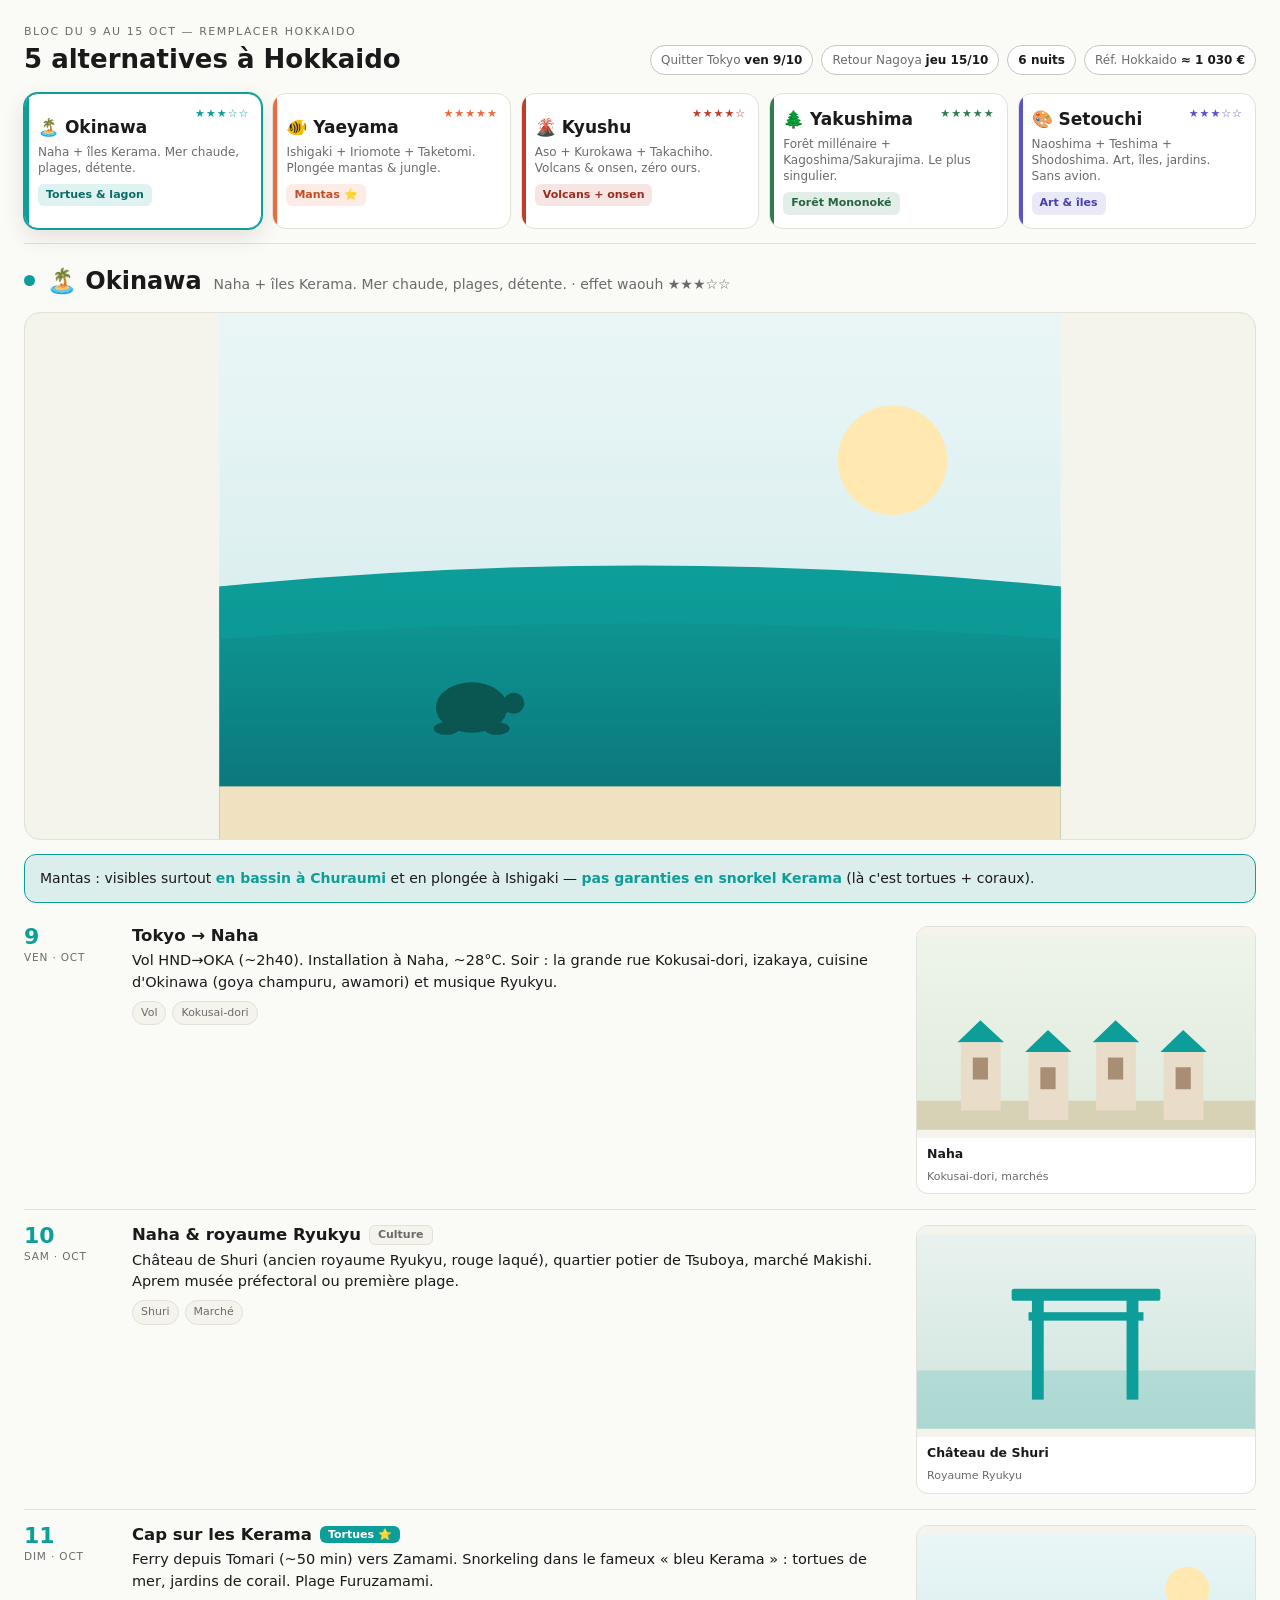
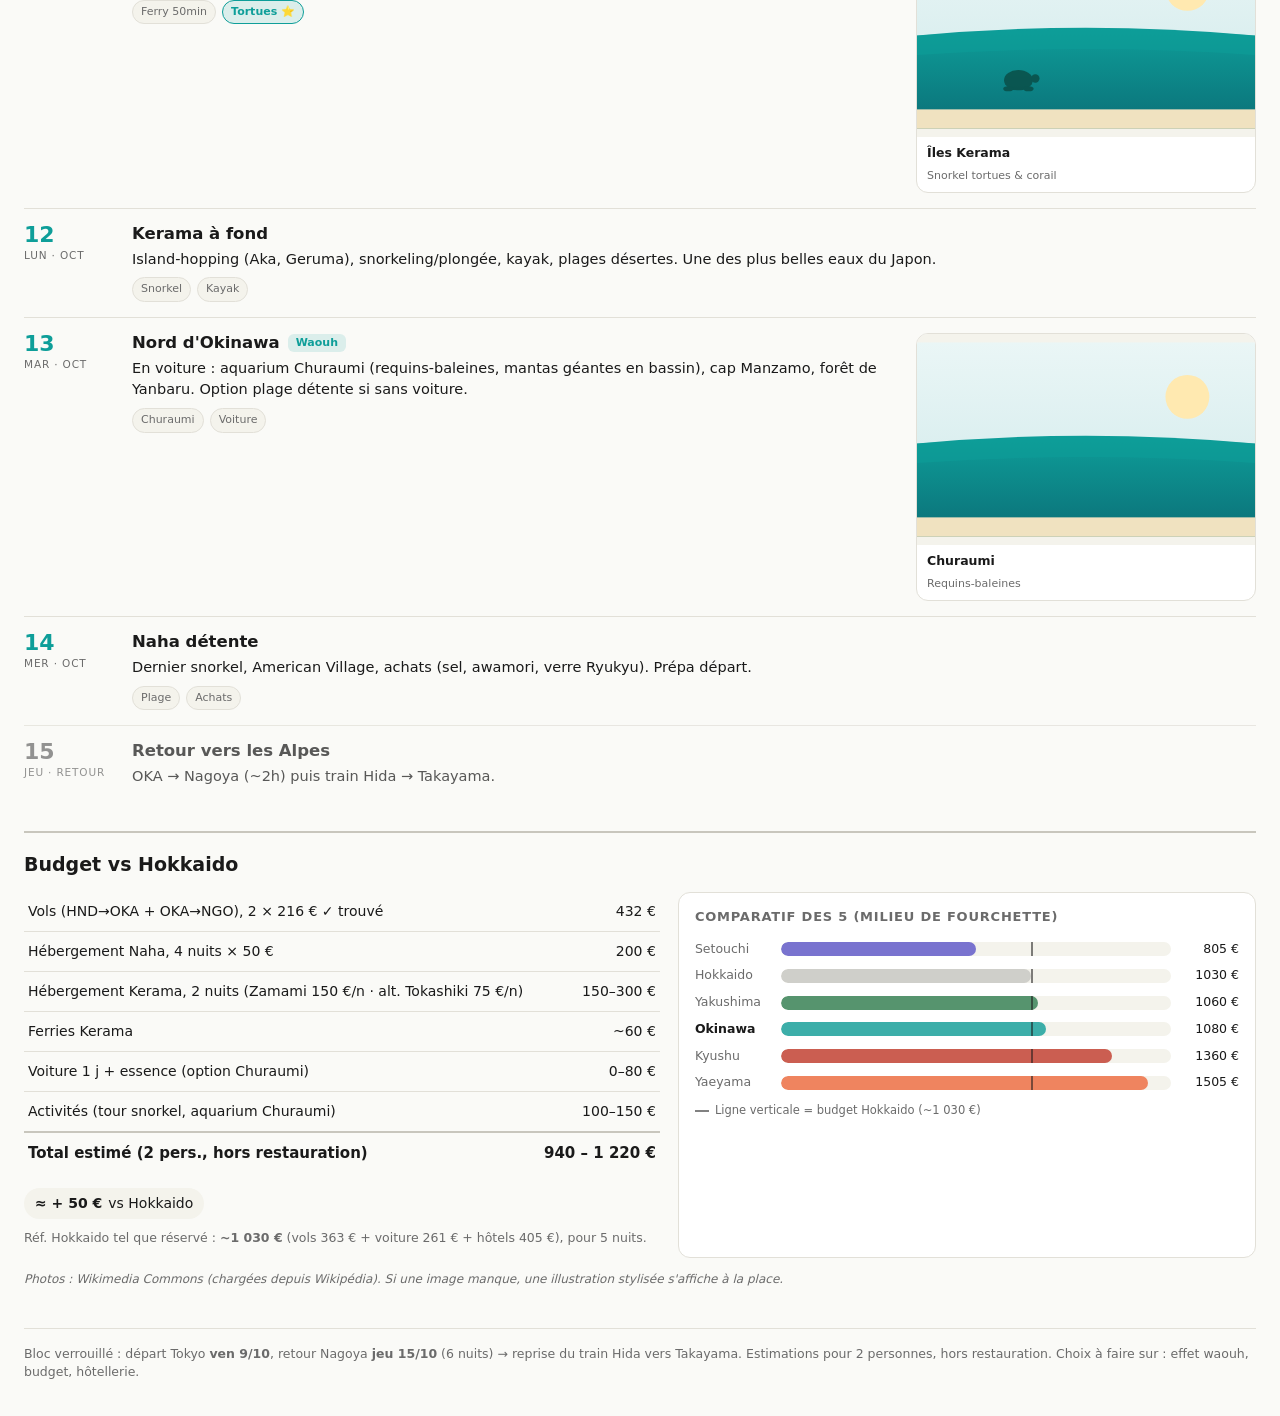
==== j26-c1gkdo6byi/index.html @ 5a806a7e "Publish alternatives page" ====
<!doctype html>
<html lang="fr">
  <head>
    <meta charset="UTF-8" />
    <meta name="viewport" content="width=device-width, initial-scale=1.0" />
    <meta name="robots" content="noindex, nofollow" />
    <title>Japon 2026 — 5 alternatives à Hokkaido</title>
    <script type="module" crossorigin src="./assets/alternatives-DJwJEyMJ.js"></script>
    <link rel="stylesheet" crossorigin href="./assets/alternatives-DXhJ3cMg.css">
  </head>
  <body>
    <div id="root"></div>
  </body>
</html>
---- j26-c1gkdo6byi/assets/alternatives-DXhJ3cMg.css ----
:root{--bg:#fafaf7;--surface:#fff;--surface-elev:#f4f3ec;--border:#e2e0d8;--border-strong:#c8c6bd;--text:#1a1a1a;--text-muted:#6b6b6b;--accent:#b91c1c;--accent-bg:#b91c1c14;--status-not-booked:#e11d48;--status-in-progress:#f59e0b;--status-booked:#3b82f6;--status-confirmed:#10b981;--status-to-confirm:#6b7280;--status-no-booking:#9ca3af;--prio-critical:#dc2626;--prio-high:#ea580c;--prio-medium:#ca8a04;--prio-low:#16a34a;--sans:system-ui, -apple-system, "Segoe UI", Roboto, sans-serif;--mono:ui-monospace, "SF Mono", Consolas, monospace;font:15px/1.5 var(--sans);color:var(--text);background:var(--bg);-webkit-font-smoothing:antialiased;-moz-osx-font-smoothing:grayscale}*{box-sizing:border-box}body{min-height:100vh;margin:0}a{color:var(--accent);text-decoration:none}a:hover{text-decoration:underline}button{font:inherit;cursor:pointer}h1,h2,h3,h4{color:var(--text);margin:0 0 12px;font-weight:600;line-height:1.25}h1{font-size:28px}h2{font-size:22px}h3{font-size:18px}h4{font-size:15px}p{margin:0 0 10px}ul{margin:0 0 12px;padding-left:20px}.app{flex-direction:column;min-height:100vh;display:flex}.topnav{background:var(--surface);border-bottom:1px solid var(--border);z-index:100;align-items:center;gap:24px;padding:12px 24px;display:flex;position:sticky;top:0}.topnav-brand{color:var(--text);letter-spacing:-.02em;font-size:18px;font-weight:700}.topnav-brand:hover{text-decoration:none}.topnav-links{flex:1;gap:4px;display:flex}.topnav-link{color:var(--text-muted);border-radius:6px;padding:8px 14px;font-size:14px;font-weight:500}.topnav-link:hover{background:var(--surface-elev);color:var(--text);text-decoration:none}.topnav-link.active{background:var(--accent-bg);color:var(--accent)}.main{flex:1;width:100%;max-width:1400px;margin:0 auto;padding:24px}.main.no-padding{max-width:none;padding:0}.card{background:var(--surface);border:1px solid var(--border);border-radius:8px;margin-bottom:12px;padding:16px}.card-header{justify-content:space-between;align-items:flex-start;gap:12px;margin-bottom:12px;display:flex}.card-title{margin:0;font-size:16px;font-weight:600}.card-subtitle{color:var(--text-muted);font-size:13px}.badge{color:#fff;white-space:nowrap;border-radius:4px;padding:2px 8px;font-size:12px;font-weight:600;display:inline-block}.badge-outline{background:0 0;border:1px solid}.days-grid{gap:8px;display:grid}.day-row-container{background:var(--surface);border:1px solid var(--border);border-radius:8px;overflow:hidden}.day-row{background:var(--surface);color:var(--text);grid-template-columns:50px 110px 1fr auto;align-items:center;gap:14px;padding:12px 16px;transition:background .1s;display:grid}a.day-row{border:1px solid var(--border);border-radius:8px}a.day-row:hover{background:var(--surface-elev);text-decoration:none}.day-row-btn{text-align:left;width:100%;font:inherit;cursor:pointer;border:none}.day-row-btn:hover{background:var(--surface-elev)}.day-row-btn.open{background:var(--surface-elev);border-bottom:1px solid var(--border)}.day-row-chevron{color:var(--text-muted);font-size:11px;transition:transform .15s}.day-row-btn.open .day-row-chevron{color:var(--accent)}.day-row-detail{background:var(--bg);border-top:1px solid var(--border);padding:18px 20px 20px}.day-row-detail .card{background:var(--surface)}.day-row-detail h4.section-title{margin-top:18px;margin-bottom:6px;font-size:11px}.day-row-detail h4.section-title:first-child{margin-top:0}.day-row-num{color:var(--text-muted);letter-spacing:.04em;font-size:13px;font-weight:700}.day-row-date{font-size:13px;font-weight:500}.day-row-step{font-size:14px}.day-row-step-title{font-weight:600}.day-row-step-sub{color:var(--text-muted);margin-top:2px;font-size:12px}.day-row.holiday{border-left:3px solid var(--prio-critical)}.day-detail-nav{justify-content:space-between;margin-bottom:16px;font-size:13px;display:flex}.day-detail-header{background:var(--surface);border:1px solid var(--border);border-radius:8px;margin-bottom:16px;padding:20px 24px}.day-detail-meta{color:var(--text-muted);flex-wrap:wrap;align-items:center;gap:12px;font-size:13px;display:flex}.section-title{text-transform:uppercase;letter-spacing:.08em;color:var(--text-muted);margin:24px 0 8px;font-size:13px;font-weight:600}.section-title:first-child{margin-top:0}.kv{grid-template-columns:140px 1fr;gap:4px 16px;margin-bottom:12px;font-size:14px;display:grid}.kv-key{color:var(--text-muted);font-weight:500}.kv-value{color:var(--text)}.map-layout{height:100%;min-height:calc(100vh - 60px);display:flex}.map-pane{flex:1;min-width:0;position:relative}.map-container{width:100%;height:100%}.map-aside{background:var(--surface);border-left:1px solid var(--border);flex-shrink:0;width:380px;padding:18px 14px;overflow-y:auto}.map-aside-title{text-transform:uppercase;letter-spacing:.08em;color:var(--text-muted);margin:0 6px 12px;font-size:11px;font-weight:600}.stay-card{text-align:left;background:var(--surface);border:1px solid var(--border);cursor:pointer;width:100%;font:inherit;color:var(--text);border-radius:10px;margin-bottom:8px;padding:12px 14px;transition:all .15s;display:block}.stay-card:hover{border-color:var(--border-strong);transform:translate(2px)}.stay-card.selected{border-color:var(--accent);background:var(--accent-bg);box-shadow:0 2px 8px #b91c1c1f}.stay-card-header{justify-content:space-between;align-items:baseline;gap:10px;margin-bottom:4px;display:flex}.stay-card-dates{letter-spacing:.02em;color:var(--text-muted);text-transform:uppercase;font-size:12px;font-weight:600}.stay-card-nights{color:var(--text-muted);background:var(--surface-elev);white-space:nowrap;border-radius:10px;padding:2px 7px;font-size:11px}.stay-card-city{color:var(--text);margin:2px 0;font-size:16px;font-weight:600}.stay-card-area{color:var(--text-muted);margin-bottom:8px;font-size:12px}.stay-card-footer{flex-wrap:wrap;align-items:center;gap:6px;display:flex}.map-legend{-webkit-backdrop-filter:blur(6px);backdrop-filter:blur(6px);border:1px solid var(--border);z-index:500;background:#fffffff2;border-radius:10px;padding:10px 14px;font-size:12px;position:absolute;bottom:16px;left:16px;box-shadow:0 4px 12px #00000014}.map-legend-row{align-items:center;gap:8px;margin:4px 0;display:flex}.map-legend-dot{border:2px solid #fff;border-radius:50%;width:12px;height:12px}.map-warnings{-webkit-backdrop-filter:blur(6px);backdrop-filter:blur(6px);border:1px solid var(--prio-medium);border-left:3px solid var(--prio-medium);z-index:500;background:#fffffff2;border-radius:10px;max-width:320px;padding:10px 14px;font-size:12px;position:absolute;top:16px;right:16px;box-shadow:0 4px 12px #00000014}.map-warnings h3{text-transform:uppercase;letter-spacing:.05em;color:var(--prio-medium);margin-bottom:6px;font-size:11px}.trip-pin .pin-inner{color:#fff;line-height:1.05;font-family:var(--sans);border:2px solid #fff;border-radius:12px;flex-direction:column;align-items:center;padding:4px 9px 5px;transition:transform .15s;display:inline-flex;box-shadow:0 3px 8px #00000059}.trip-pin.is-selected .pin-inner{z-index:1000;transform:scale(1.2);box-shadow:0 5px 16px #00000080,0 0 0 4px #fff9}.trip-pin .pin-date{white-space:nowrap;font-size:13px;font-weight:700}.trip-pin .pin-month{opacity:.9;text-transform:uppercase;letter-spacing:.03em;white-space:nowrap;font-size:9px}.filter-bar{background:var(--surface);border:1px solid var(--border);border-radius:8px;flex-wrap:wrap;align-items:center;gap:18px;margin:14px 0 16px;padding:12px 14px;display:flex}.filter-group{align-items:center;gap:8px;display:flex}.filter-label{text-transform:uppercase;letter-spacing:.06em;color:var(--text-muted);font-size:11px;font-weight:600}.pill-group{border:1px solid var(--border);background:var(--bg);border-radius:999px;display:inline-flex;overflow:hidden}.pill{appearance:none;font:inherit;color:var(--text-muted);cursor:pointer;background:0 0;border:none;padding:6px 12px;font-size:13px;transition:background .1s,color .1s}.pill:hover{color:var(--text)}.pill.is-active{background:var(--accent);color:#fff}.booking-row{background:var(--surface);border:1px solid var(--border);border-radius:8px;grid-template-columns:90px 110px 1fr auto;align-items:center;gap:12px;margin-bottom:6px;padding:12px 16px;font-size:14px;display:grid}.booking-row.critical{border-left:3px solid var(--prio-critical)}.booking-row.high{border-left:3px solid var(--prio-high)}.booking-row.medium{border-left:3px solid var(--prio-medium)}.booking-row.low{border-left:3px solid var(--prio-low)}.stats-grid{grid-template-columns:repeat(auto-fit,minmax(180px,1fr));gap:12px;margin-bottom:24px;display:grid}.stat{background:var(--surface);border:1px solid var(--border);border-radius:8px;padding:16px}.stat-label{text-transform:uppercase;letter-spacing:.06em;color:var(--text-muted);font-size:12px;font-weight:600}.stat-value{margin-top:4px;font-size:28px;font-weight:700}.stat-sub{color:var(--text-muted);margin-top:2px;font-size:12px}.doc-list{flex-wrap:wrap;gap:8px;margin-top:8px;display:flex}.doc-item{background:var(--surface-elev);border:1px solid var(--border);color:var(--text);border-radius:6px;align-items:center;gap:6px;padding:6px 10px;font-size:13px;display:inline-flex}.doc-item:hover{background:var(--bg);border-color:var(--border-strong);text-decoration:none}.doc-empty{color:var(--text-muted);font-size:13px;font-style:italic}.muted{color:var(--text-muted)}.mono{font-family:var(--mono);font-size:13px}.notes-box{background:var(--surface-elev);border-left:3px solid var(--border-strong);border-radius:4px;margin:8px 0;padding:10px 14px;font-size:14px}.warning-box{border-left:3px solid var(--prio-critical);color:var(--prio-critical);background:#dc262614;border-radius:4px;margin:12px 0;padding:12px 16px;font-size:14px}.booking-help{background:#fef9e7;border:1px solid #fde68a;border-radius:8px;margin-top:14px;padding:14px 16px}.booking-help-header{color:#92400e;margin-bottom:10px;font-size:13px;font-weight:600}.booking-help-section{margin-top:10px}.booking-help-section:first-of-type{margin-top:0}.booking-help-title{text-transform:uppercase;letter-spacing:.06em;color:#92400e;margin-bottom:6px;font-size:11px;font-weight:600}.booking-help-list{margin:0;padding:0;list-style:none}.booking-help-list>li{border-bottom:1px solid #fde68a;padding:6px 0;font-size:14px}.booking-help-list>li:last-child{border-bottom:none}.booking-help-desc{color:#6b6b6b;margin-top:2px;font-size:12px;line-height:1.4}.booking-help-hint{color:#92400e;margin-top:2px;font-size:12px;font-style:italic}.budget-categories{gap:8px;margin-bottom:24px;display:grid}.budget-category{background:var(--surface);border:1px solid var(--border);border-radius:8px;padding:14px 16px}.budget-category-head{justify-content:space-between;align-items:flex-start;gap:12px;margin-bottom:8px;display:flex}.budget-category-name{font-size:15px;font-weight:600}.budget-category-note{color:var(--text-muted);margin-top:2px;font-size:12px}.budget-category-amount{white-space:nowrap;font-size:14px}.budget-bar{background:var(--surface-elev);border-radius:999px;height:6px;overflow:hidden}.budget-bar-fill{background:var(--accent);height:100%;transition:width .3s}.budget-table{border-collapse:collapse;background:var(--surface);border:1px solid var(--border);border-radius:8px;width:100%;font-size:14px;overflow:hidden}.budget-table th{background:var(--surface-elev);text-align:left;text-transform:uppercase;letter-spacing:.04em;color:var(--text-muted);padding:10px 12px;font-size:12px;font-weight:600}.budget-table td{border-top:1px solid var(--border);padding:10px 12px}.budget-table tbody tr:hover{background:var(--surface-elev)}.out-of-budget-item{background:var(--surface);border:1px solid var(--border);border-left:3px solid var(--text-muted);border-radius:8px;justify-content:space-between;align-items:center;gap:12px;margin-bottom:8px;padding:14px 16px;display:flex}.settle-up{margin-bottom:16px}.settle-up-totals{background:var(--surface);border:1px solid var(--border);border-radius:8px;margin-bottom:14px;padding:16px 20px}.settle-up-row{justify-content:space-between;align-items:center;padding:6px 0;font-size:14px;display:flex}.settle-up-row.settle-up-total{border-top:1px solid var(--border);margin-top:6px;padding-top:10px;font-size:15px}.settle-up-row.settle-up-share{color:var(--text-muted);font-size:13px}.settle-up-result{background:var(--accent-bg);border:1px solid var(--accent-border,var(--accent));border-radius:10px;align-items:center;gap:14px;padding:16px 20px;display:flex}.settle-up-result-icon{font-size:28px}.settle-up-result-text{color:var(--accent);font-size:16px;font-weight:600}.badge-payer-pierre{background:#3b82f6}.badge-payer-kate{background:#ec4899}.badge-payer-shared{background:var(--text-muted)}.leaflet-container{font-family:var(--sans);background:#f0ede4}.timeline-wrap{margin-bottom:8px}.timeline-notes{background:var(--accent-bg);color:var(--accent);border-radius:8px;margin-bottom:14px;padding:8px 12px;font-size:13.5px;font-weight:500}.timeline{margin:0;padding:0;list-style:none;position:relative}.timeline-item{grid-template-columns:48px 26px 1fr;align-items:start;gap:8px;padding-bottom:16px;display:grid;position:relative}.timeline-item:last-child{padding-bottom:0}.timeline-item:before{content:"";background:var(--border);width:2px;position:absolute;top:22px;bottom:-4px;left:60px}.timeline-item:last-child:before{display:none}.timeline-time{font:600 13px/1.6 var(--mono);color:var(--text-muted);text-align:right;white-space:nowrap;padding-top:2px}.timeline-dot{background:var(--surface-elev);border:1px solid var(--border);z-index:1;border-radius:50%;justify-content:center;align-items:center;width:26px;height:26px;font-size:13px;display:flex}.timeline-item.is-highlight .timeline-dot{background:var(--accent-bg);border-color:var(--accent)}.timeline-body{min-width:0;padding-top:2px}.timeline-title{color:var(--text);font-size:14.5px;font-weight:600}.timeline-item.is-highlight .timeline-title{color:var(--accent)}.timeline-star{color:var(--prio-high);margin-left:6px;font-size:12px}.timeline-detail{color:var(--text-muted);margin-top:3px;font-size:13.5px}.timeline-photo{color:var(--text);background:var(--surface-elev);border-left:2px solid var(--prio-medium);border-radius:0 6px 6px 0;margin-top:6px;padding:4px 9px;font-size:12.5px}.sunbar{background:linear-gradient(135deg,#fff7ed 0%,#fef9e7 100%);border:1px solid #fde68a;border-radius:10px;margin-bottom:8px;padding:12px 14px}.sunbar-main{flex-wrap:wrap;gap:8px;display:flex}.sunbar-chip{background:#fff;border:1px solid #fde68a;border-radius:8px;align-items:center;gap:5px;padding:4px 10px;font-size:13.5px;display:inline-flex}.sunbar-chip strong{font-variant-numeric:tabular-nums}.sunbar-az{color:var(--text-muted);font-size:12px}.sunbar-bands{flex-wrap:wrap;gap:8px;margin-top:8px;display:flex}.sunbar-band{border-radius:999px;padding:3px 10px;font-size:12.5px;font-weight:600}.sunbar-golden{color:#92400e;background:#fef3c7;border:1px solid #fcd34d}.sunbar-blue{color:#1e40af;background:#dbeafe;border:1px solid #bfdbfe}.sunbar-foot{color:#6b6b6b;margin-top:9px;font-size:12px;line-height:1.45}.sunbar-place{color:#92400e}.timeline-lock{margin-left:4px;font-size:11px}.timeline-item.is-anchor .timeline-dot{background:#fef3c7;border-color:#f59e0b}.timeline-item.is-anchor .timeline-body{background:linear-gradient(90deg,#f59e0b14,#0000 55%);border-left:3px solid #f59e0b;border-radius:0 6px 6px 0;margin-left:-3px;padding-left:11px}.timeline-anchor-tag{color:#92400e;text-transform:uppercase;letter-spacing:.04em;background:#fef3c7;border:1px solid #fde68a;border-radius:4px;margin:3px 0 2px;padding:1px 7px;font-size:10.5px;font-weight:700;display:inline-block}.timeline-orient{color:#334155;background:#f1f5f9;border-left:2px solid #64748b;border-radius:0 6px 6px 0;margin-top:6px;padding:4px 9px;font-size:12.5px;line-height:1.45}.timeline-booking{color:#92400e;border-left:2px solid var(--prio-medium);background:#fffbeb;border-radius:0 6px 6px 0;margin-top:6px;padding:4px 9px;font-size:12.5px;line-height:1.45}.timeline-links{flex-wrap:wrap;gap:6px;margin-top:7px;display:flex}.chip-link{border:1px solid var(--border);background:var(--surface-elev);color:var(--text);border-radius:999px;align-items:center;gap:4px;padding:3px 9px;font-size:12px;font-weight:600;display:inline-flex}.chip-link:hover{border-color:var(--border-strong);background:var(--bg);text-decoration:none}.chip-photo{color:#92400e;background:#fffbeb;border-color:#fcd34d}.chip-photo:hover{background:#fef3c7;border-color:#f59e0b}.day-cards{grid-template-columns:repeat(auto-fit,minmax(240px,1fr));gap:10px;margin-top:14px;display:grid}.day-card{border:1px solid var(--border);border-radius:10px;padding:12px 14px;font-size:13.5px}.day-card-title{margin-bottom:5px;font-size:13px;font-weight:700}.day-card-body{color:var(--text);line-height:1.45}.day-card-couple{background:#fdf2f8;border-color:#fbcfe8}.day-card-couple .day-card-title{color:#be185d}.day-card-reportage{background:#eef2ff;border-color:#c7d2fe}.day-card-reportage .day-card-title{color:#4338ca}.day-card-planb{background:#f0f9ff;border-color:#bae6fd}.day-card-planb .day-card-title{color:#0369a1}.intensity-badge{background:0 0;border:1px solid;border-radius:999px;align-items:center;gap:5px;padding:2px 9px;font-size:12px;font-weight:600;display:inline-flex}.rhythm-strip{flex-wrap:wrap;gap:3px;margin:8px 0 14px;display:flex}.rhythm-cell{color:#fff;border-radius:6px;justify-content:center;align-items:center;width:34px;height:34px;font-size:11px;font-weight:700;text-decoration:none;display:flex}.rhythm-cell:hover{outline:2px solid var(--text);text-decoration:none}.rhythm-legend{color:var(--text-muted);flex-wrap:wrap;gap:14px;margin-bottom:18px;font-size:12.5px;display:flex}.rhythm-legend span{align-items:center;gap:6px;display:inline-flex}.rhythm-legend i{border-radius:3px;width:12px;height:12px;display:inline-block}
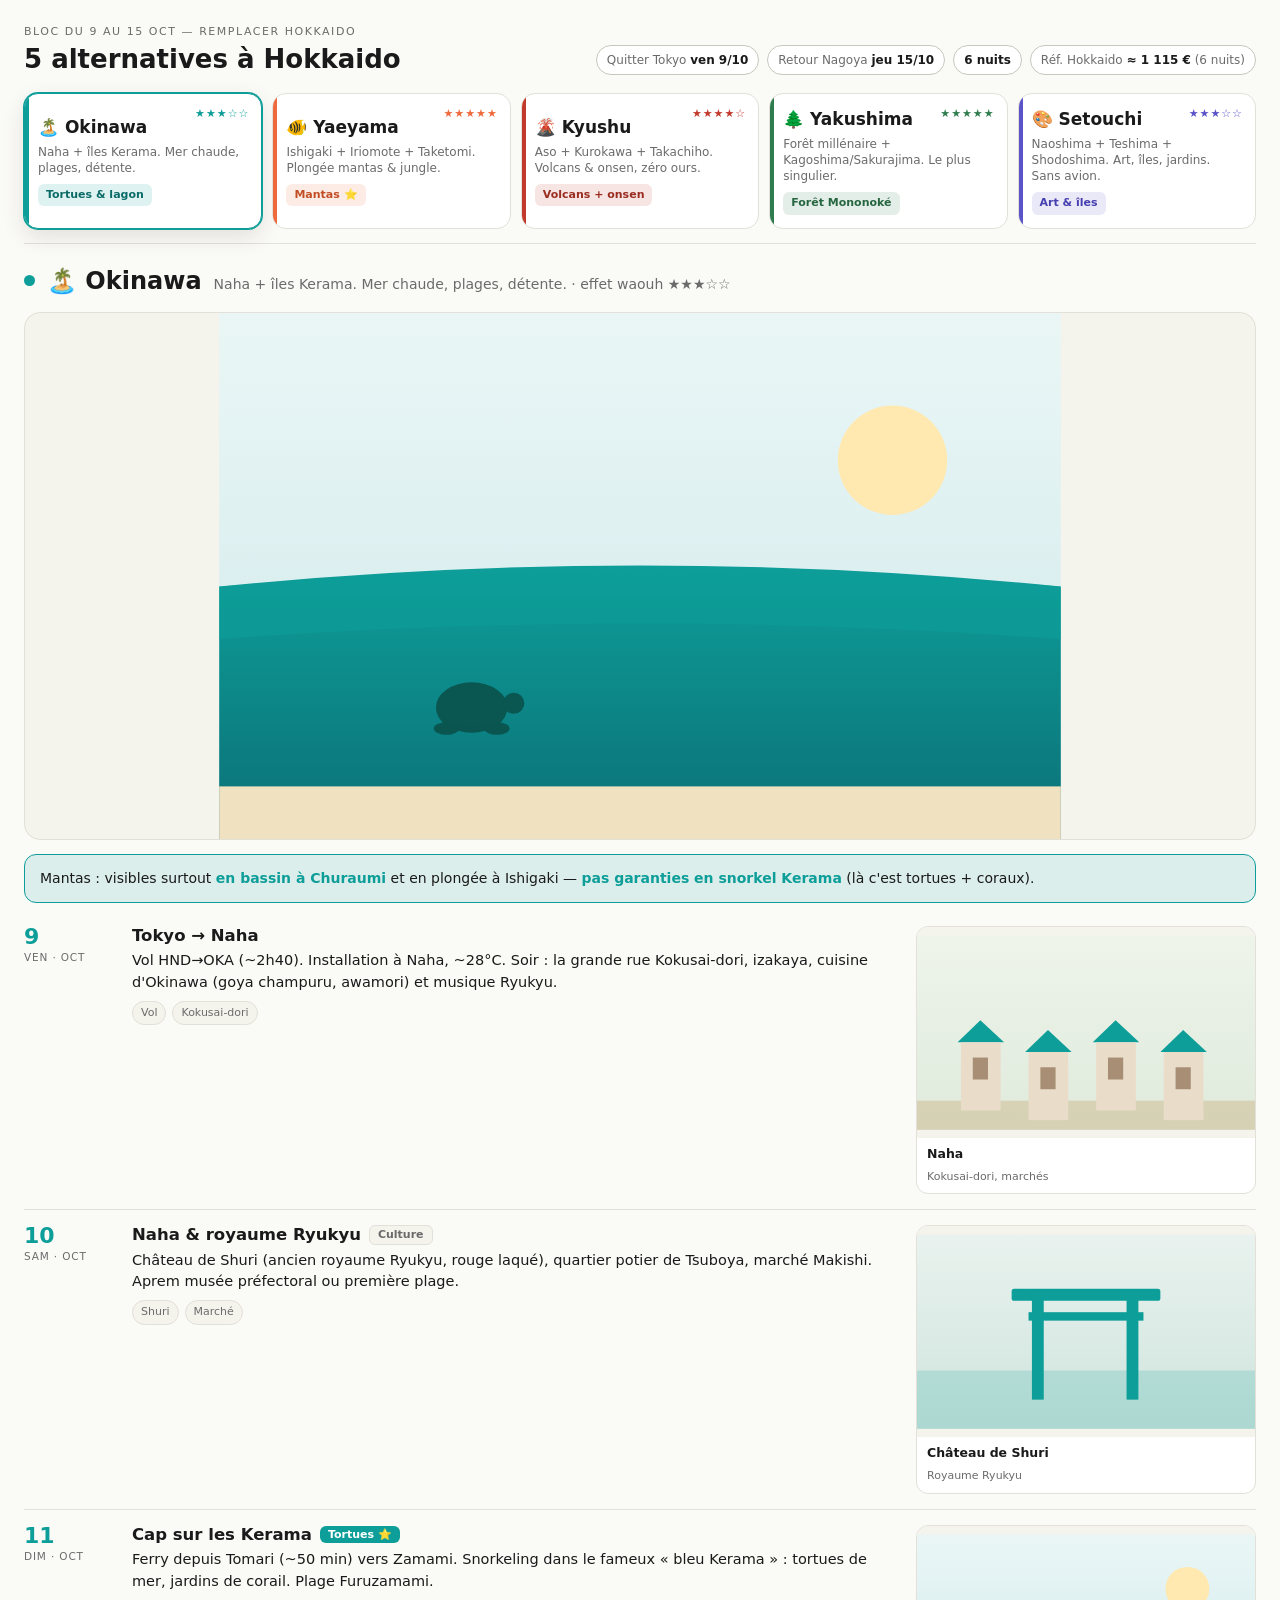
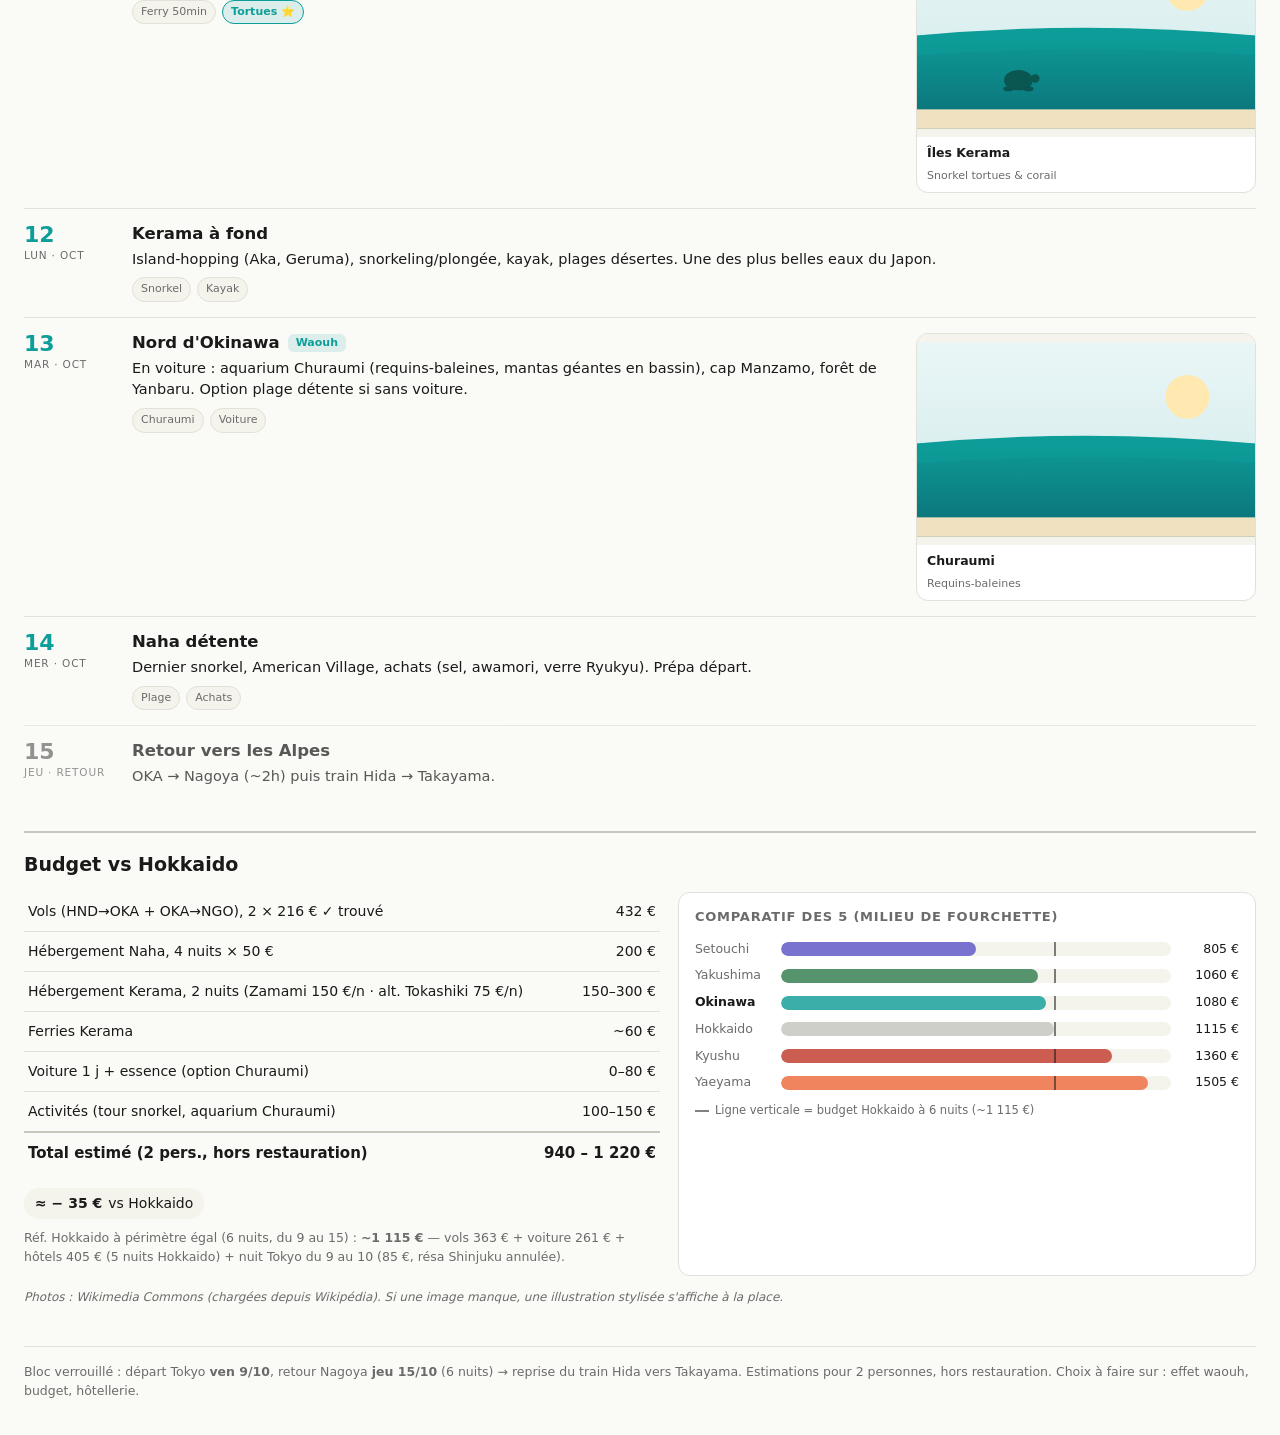
==== commit 7313ea9b: "Ref Hokkaido a 6 nuits (1115 EUR, nuit Tokyo 9-10 incluse)" ====
--- a/j26-c1gkdo6byi/index.html
+++ b/j26-c1gkdo6byi/index.html
@@ -5,7 +5,7 @@
     <meta name="viewport" content="width=device-width, initial-scale=1.0" />
     <meta name="robots" content="noindex, nofollow" />
     <title>Japon 2026 — 5 alternatives à Hokkaido</title>
-    <script type="module" crossorigin src="./assets/alternatives-DJwJEyMJ.js"></script>
+    <script type="module" crossorigin src="./assets/alternatives-_hgJV_QK.js"></script>
     <link rel="stylesheet" crossorigin href="./assets/alternatives-DXhJ3cMg.css">
   </head>
   <body>
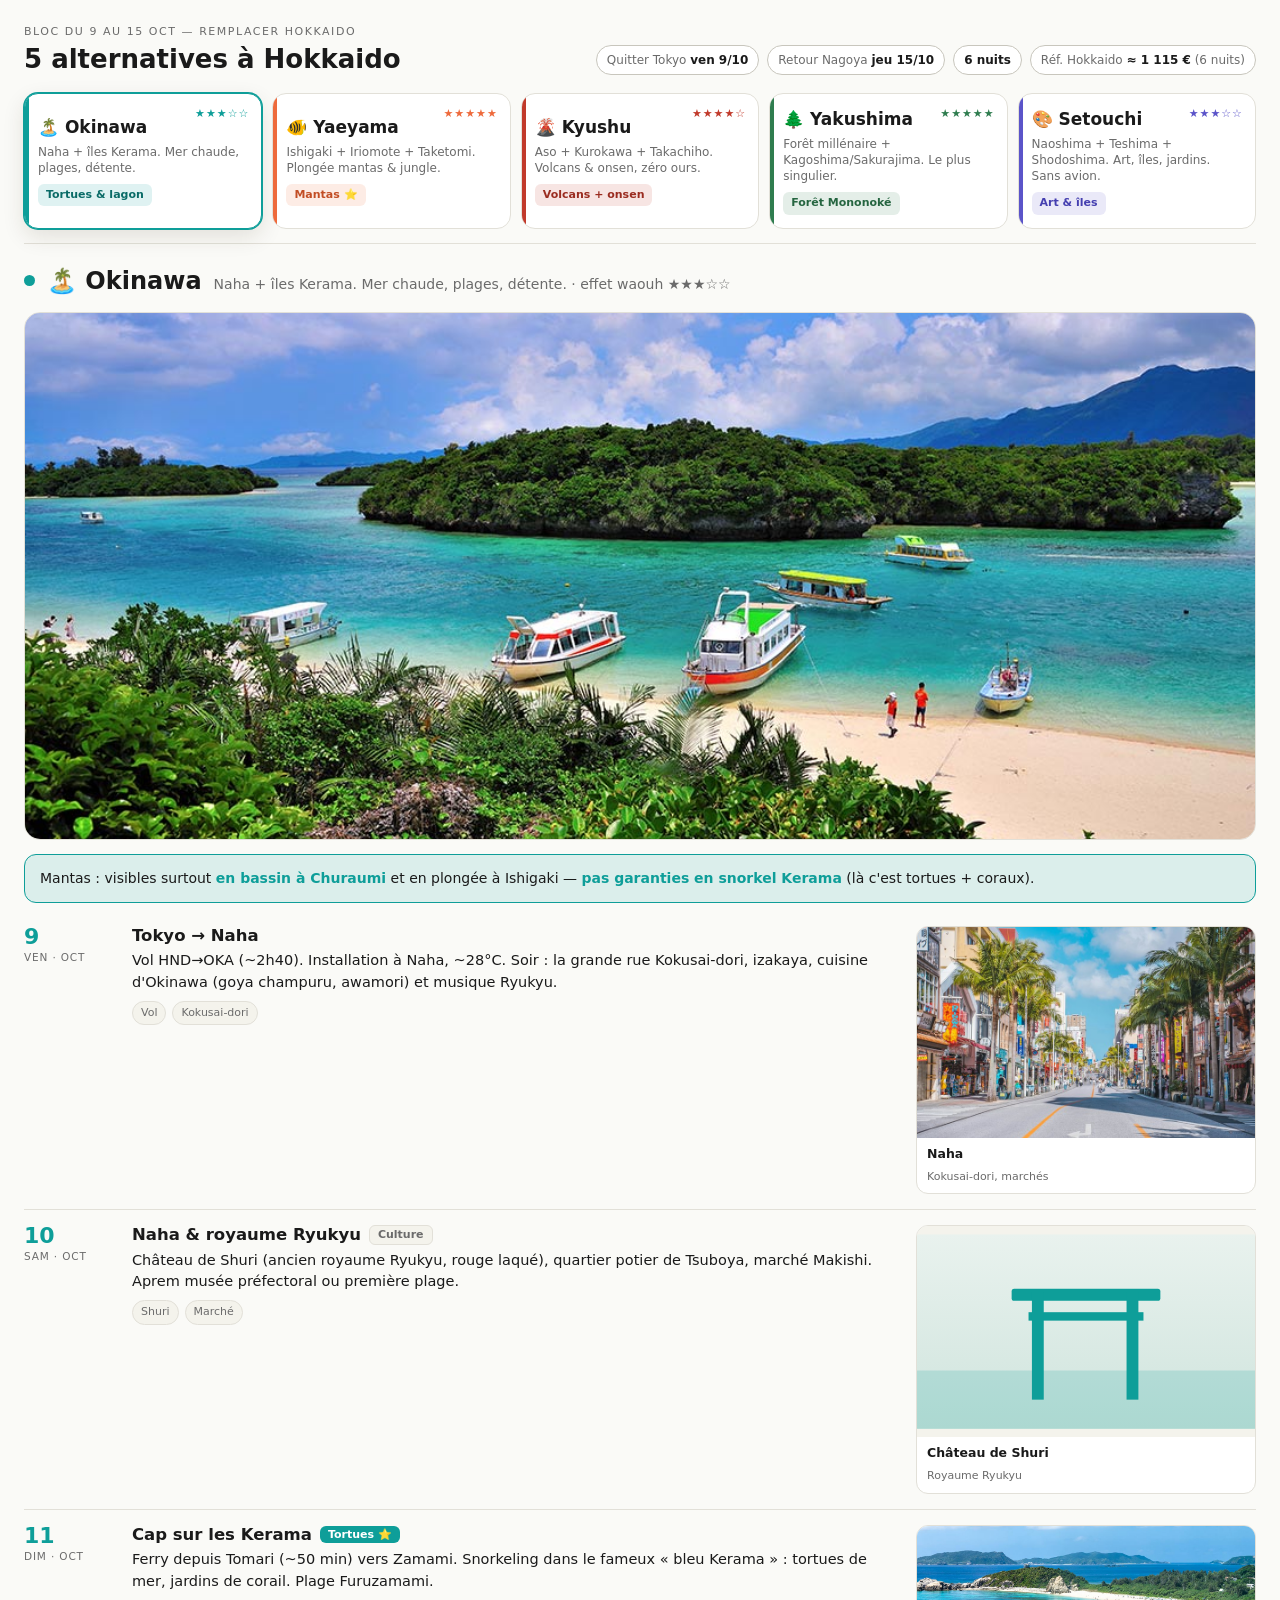
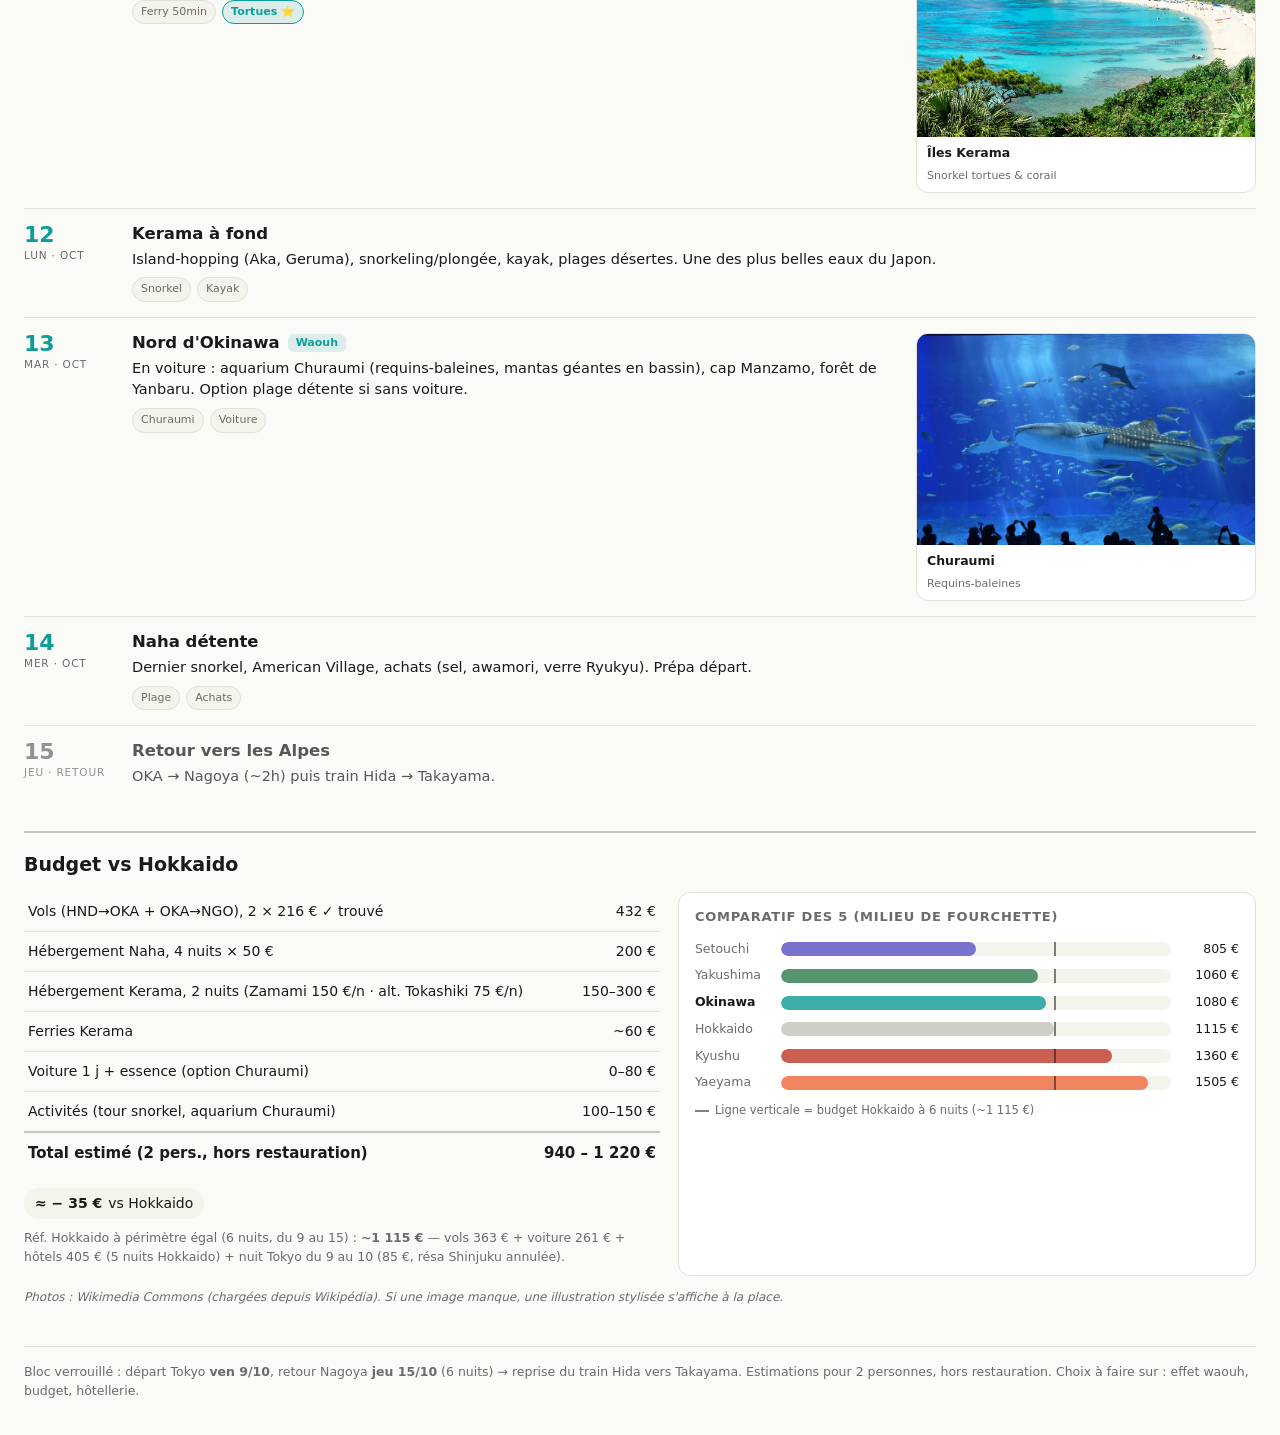
==== commit 05263529: "Chargement eager des images" ====
--- a/j26-c1gkdo6byi/index.html
+++ b/j26-c1gkdo6byi/index.html
@@ -5,7 +5,7 @@
     <meta name="viewport" content="width=device-width, initial-scale=1.0" />
     <meta name="robots" content="noindex, nofollow" />
     <title>Japon 2026 — 5 alternatives à Hokkaido</title>
-    <script type="module" crossorigin src="./assets/alternatives-_hgJV_QK.js"></script>
+    <script type="module" crossorigin src="./assets/alternatives-BLYOCkC_.js"></script>
     <link rel="stylesheet" crossorigin href="./assets/alternatives-DXhJ3cMg.css">
   </head>
   <body>
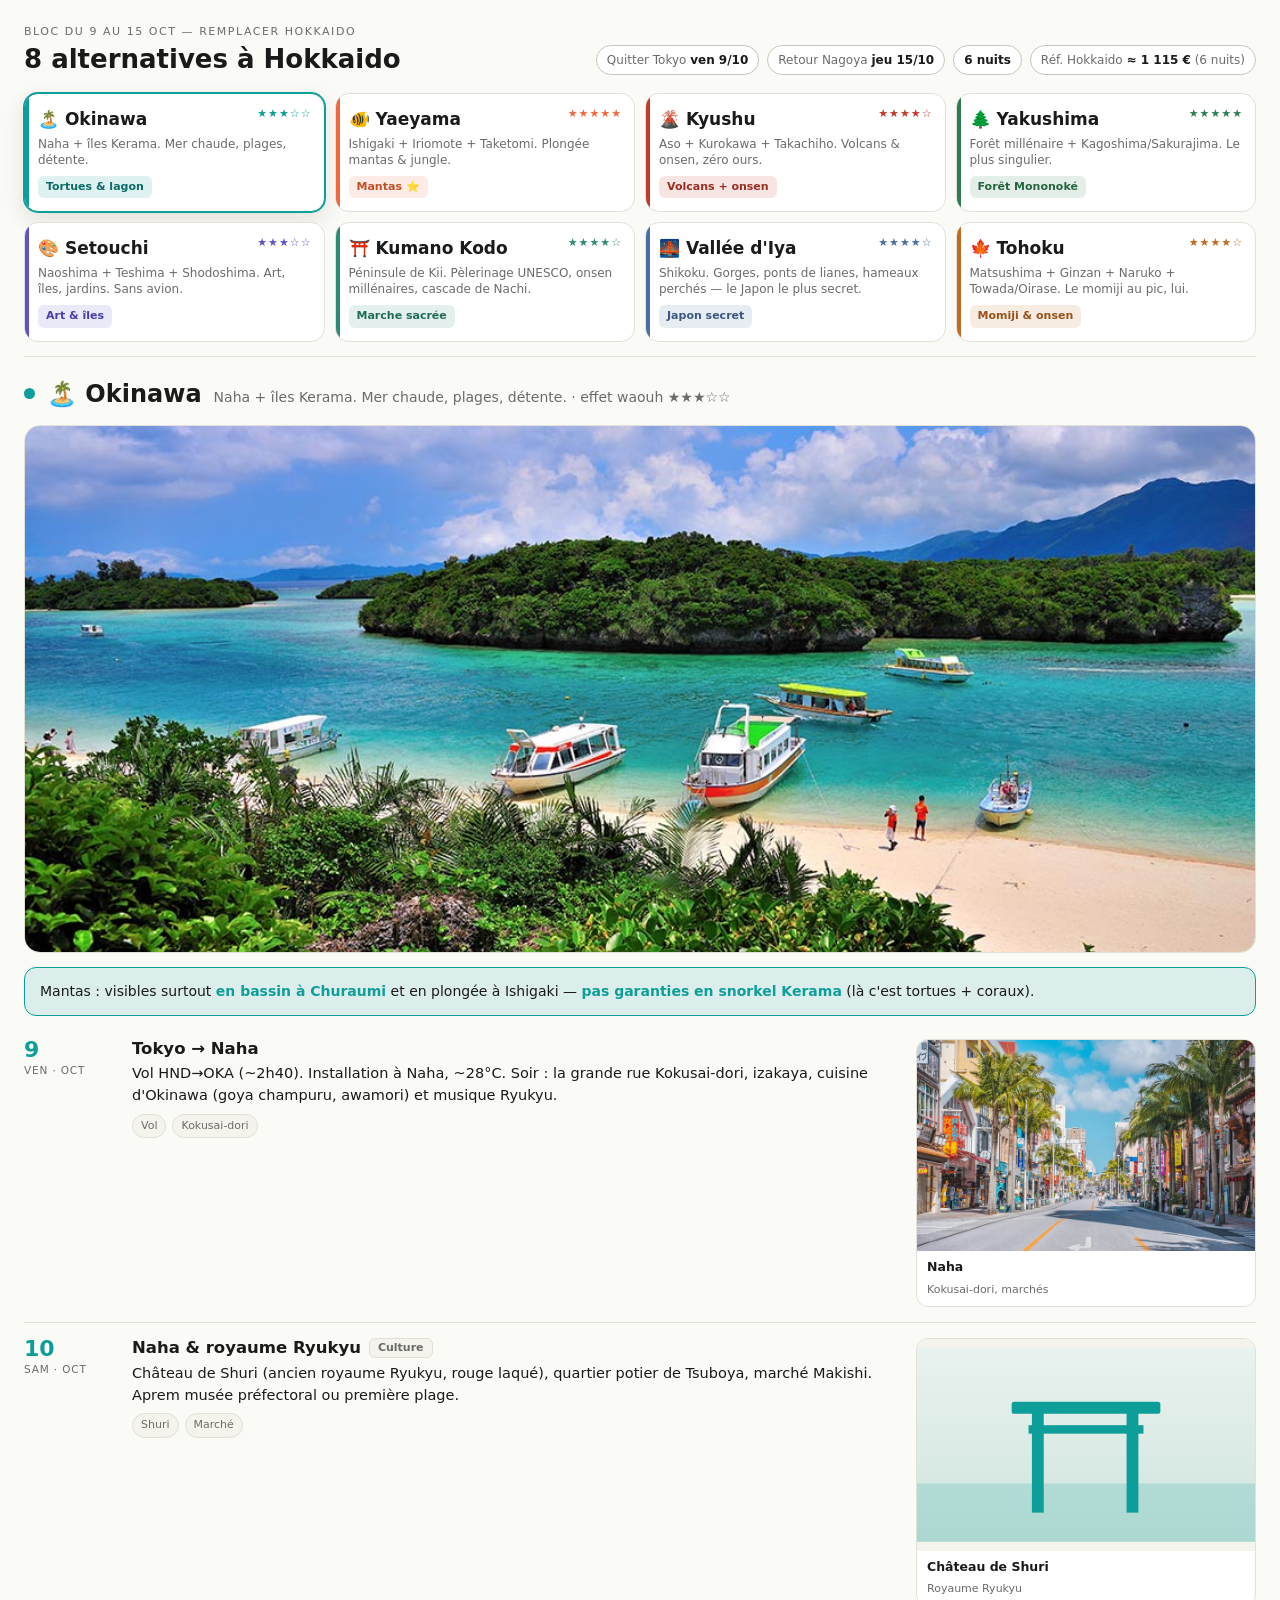
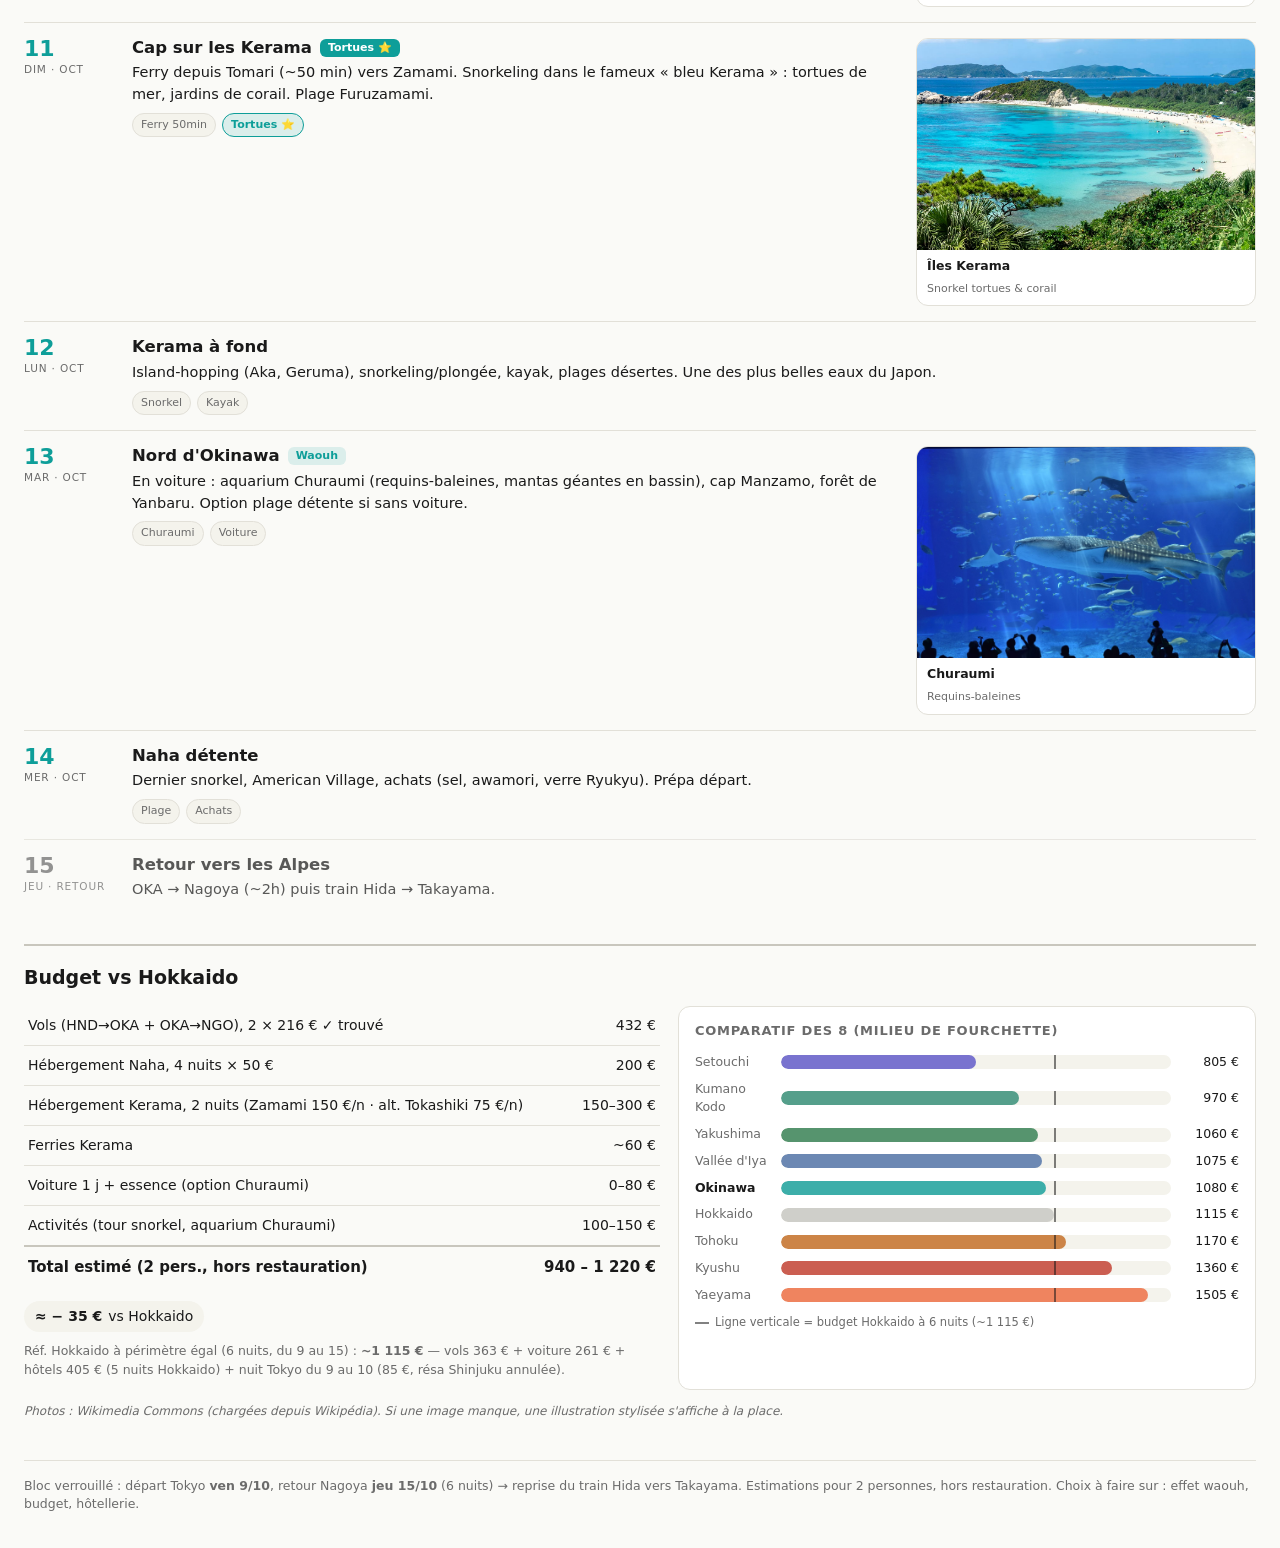
==== commit c15ebf2f: "Ajout Kumano Kodo, vallee d'Iya, Tohoku (8 options)" ====
--- a/j26-c1gkdo6byi/index.html
+++ b/j26-c1gkdo6byi/index.html
@@ -5,7 +5,7 @@
     <meta name="viewport" content="width=device-width, initial-scale=1.0" />
     <meta name="robots" content="noindex, nofollow" />
     <title>Japon 2026 — 5 alternatives à Hokkaido</title>
-    <script type="module" crossorigin src="./assets/alternatives-BLYOCkC_.js"></script>
+    <script type="module" crossorigin src="./assets/alternatives-BYRMNTen.js"></script>
     <link rel="stylesheet" crossorigin href="./assets/alternatives-DXhJ3cMg.css">
   </head>
   <body>
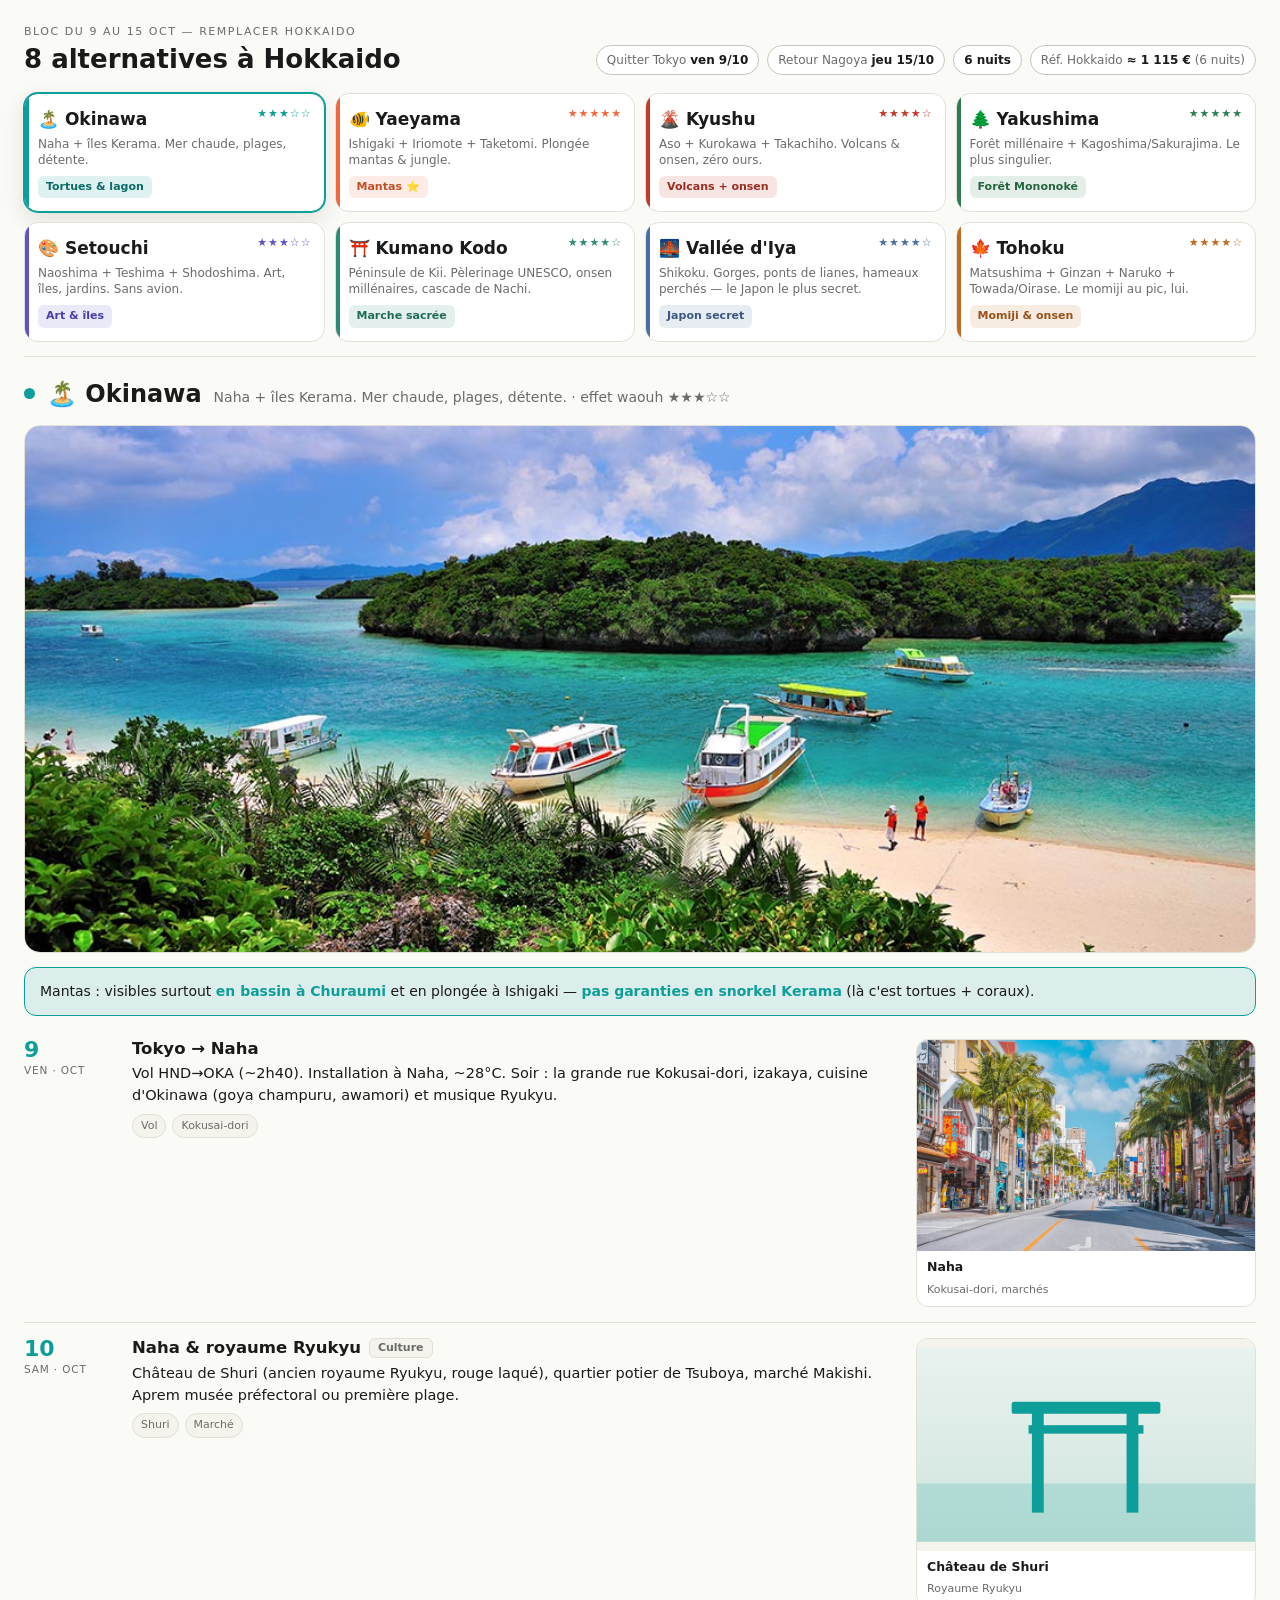
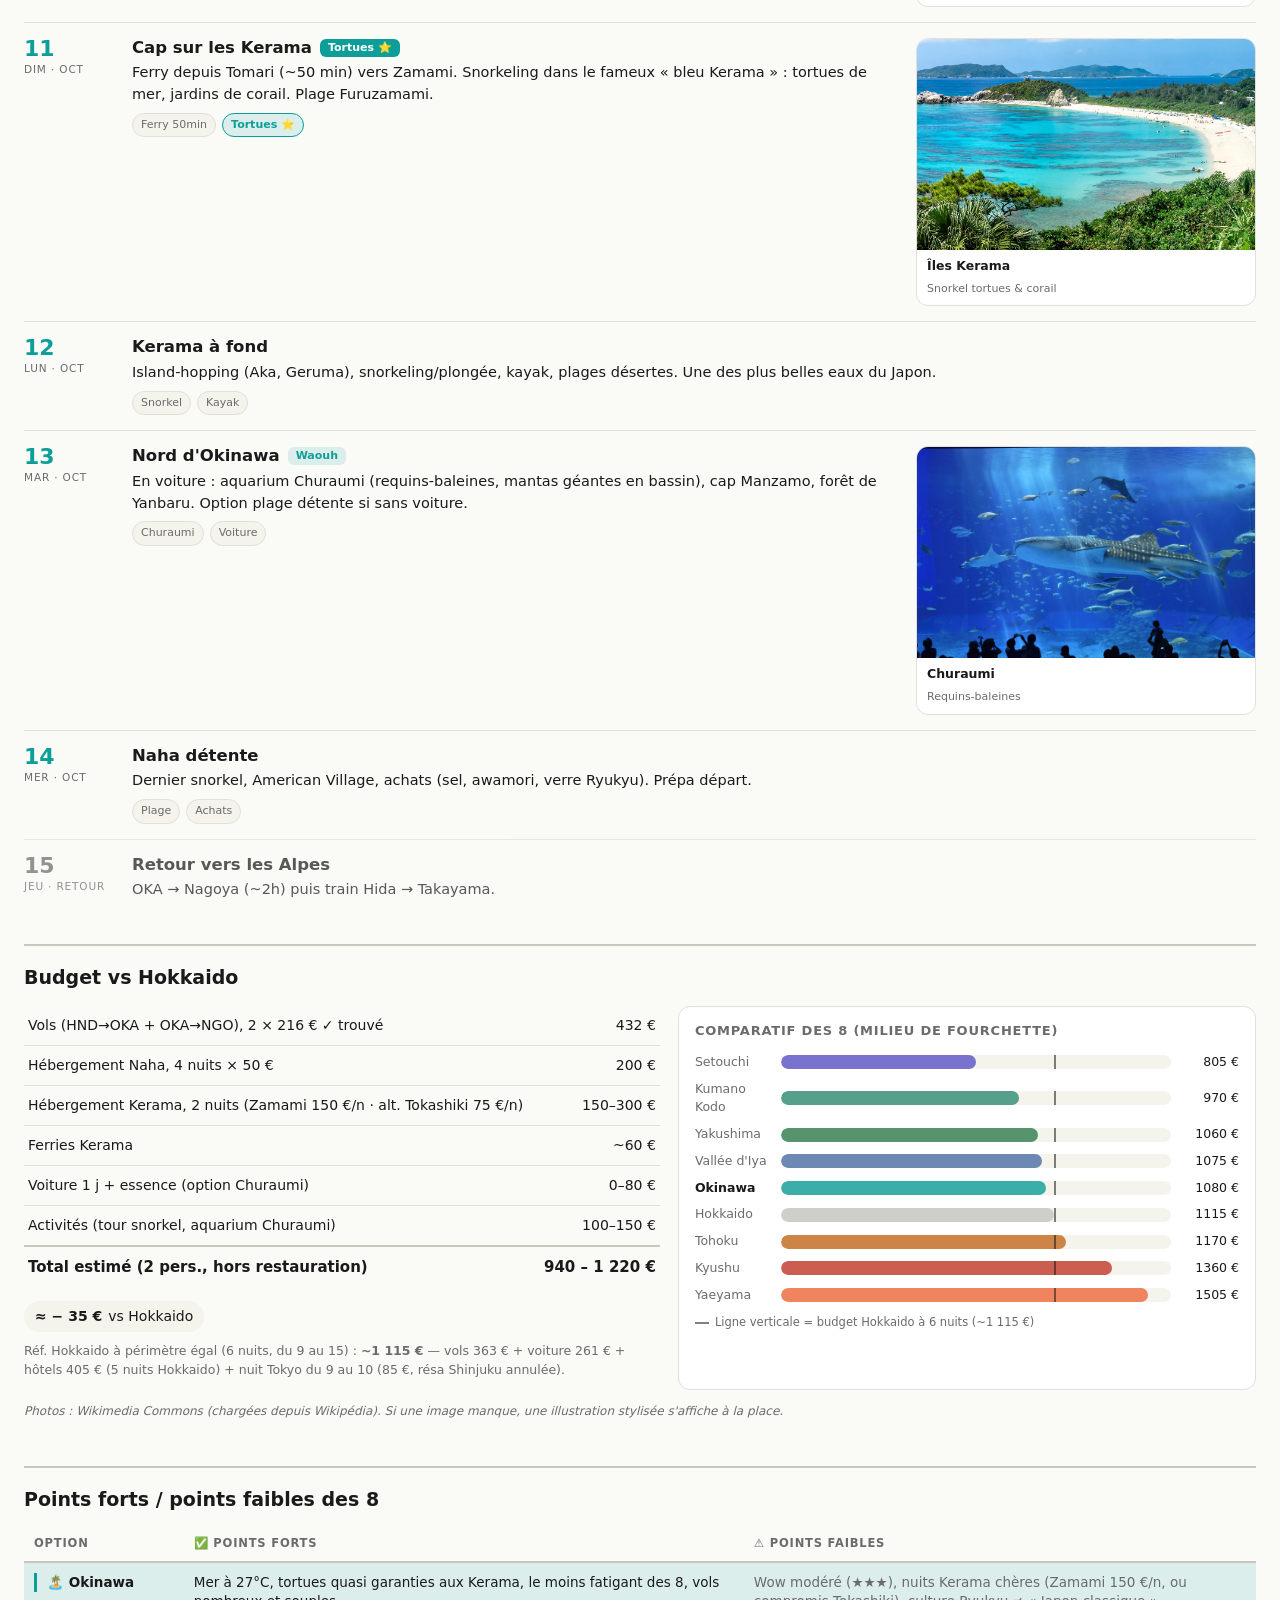
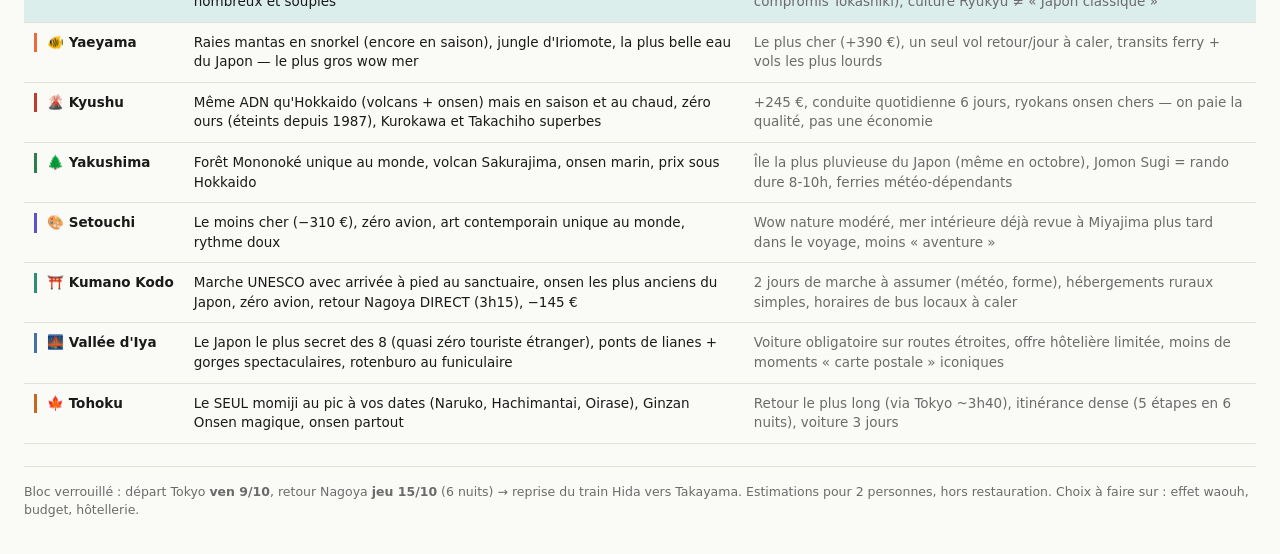
==== commit b2089de5: "Nouvelles photos Kumano/Iya/Tohoku + tableau points forts-faibles" ====
--- a/j26-c1gkdo6byi/index.html
+++ b/j26-c1gkdo6byi/index.html
@@ -5,7 +5,7 @@
     <meta name="viewport" content="width=device-width, initial-scale=1.0" />
     <meta name="robots" content="noindex, nofollow" />
     <title>Japon 2026 — 5 alternatives à Hokkaido</title>
-    <script type="module" crossorigin src="./assets/alternatives-BYRMNTen.js"></script>
+    <script type="module" crossorigin src="./assets/alternatives-SUy_Xkbz.js"></script>
     <link rel="stylesheet" crossorigin href="./assets/alternatives-DXhJ3cMg.css">
   </head>
   <body>
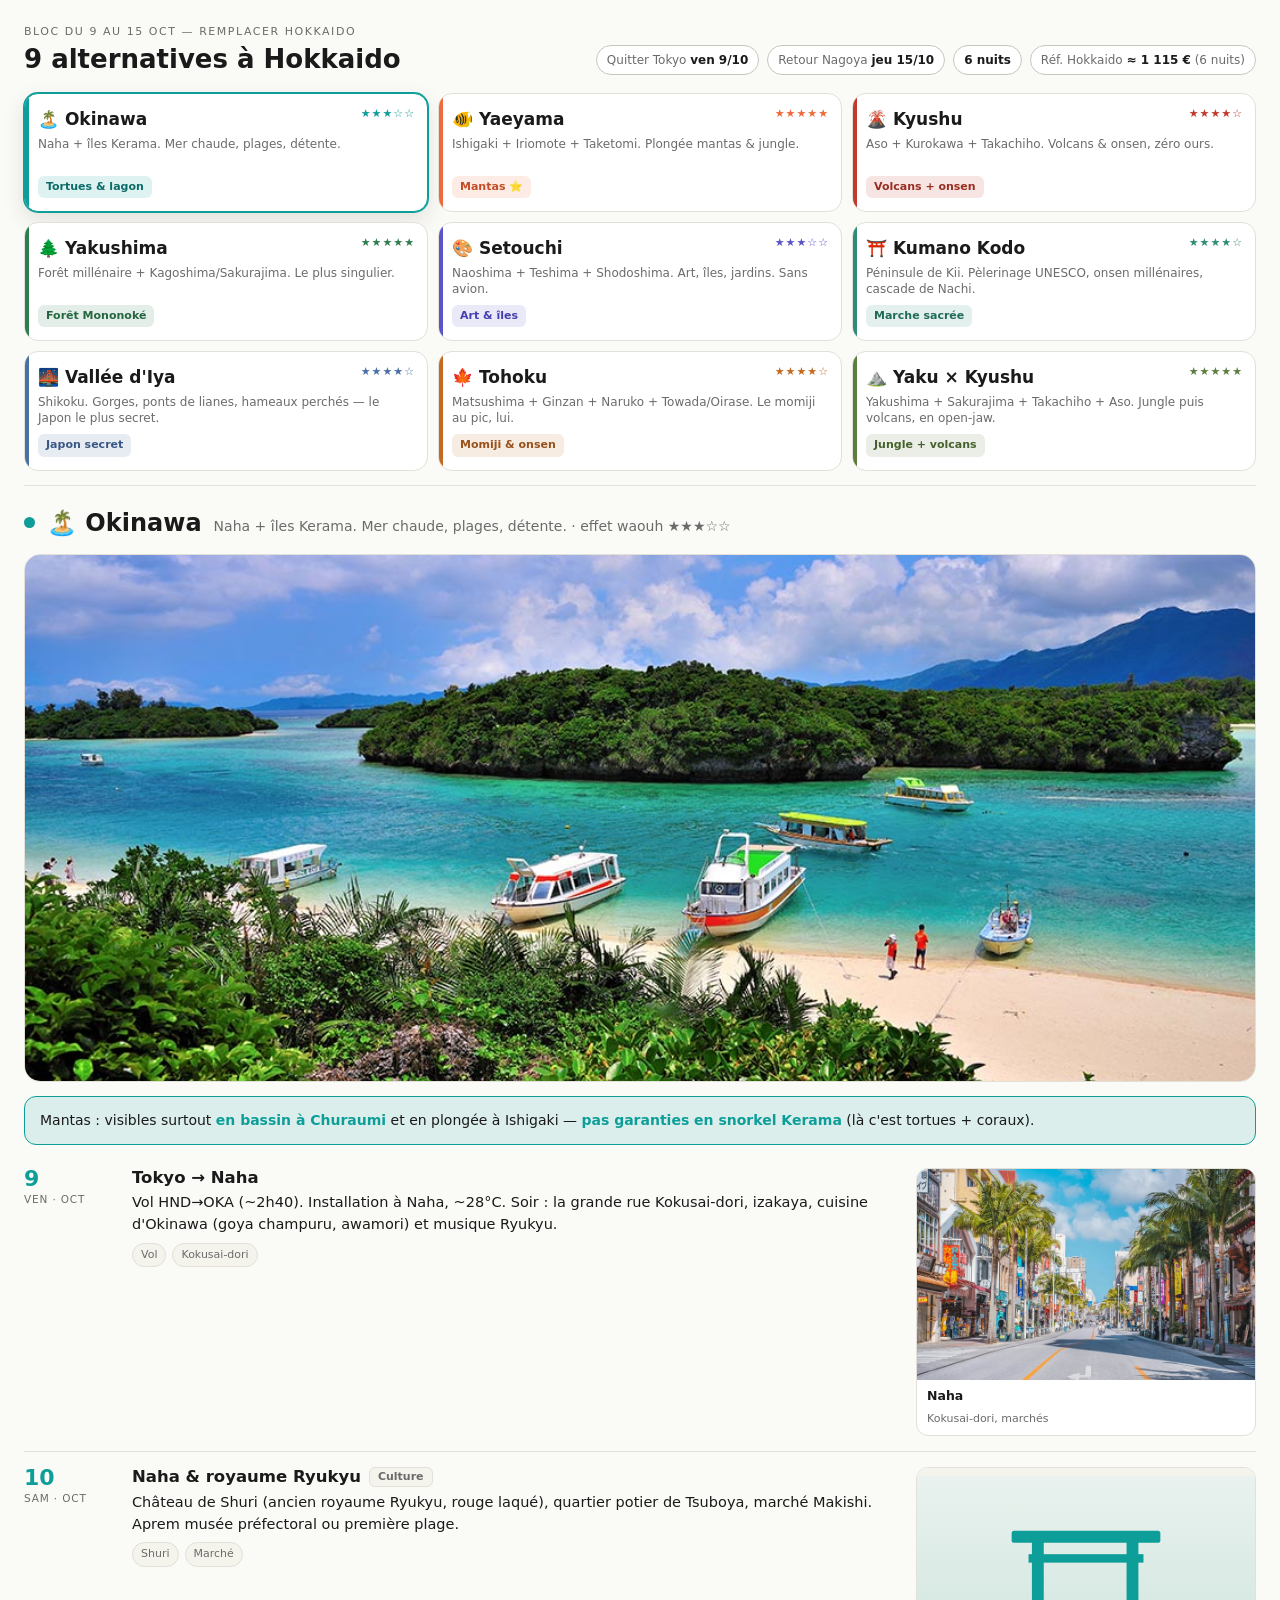
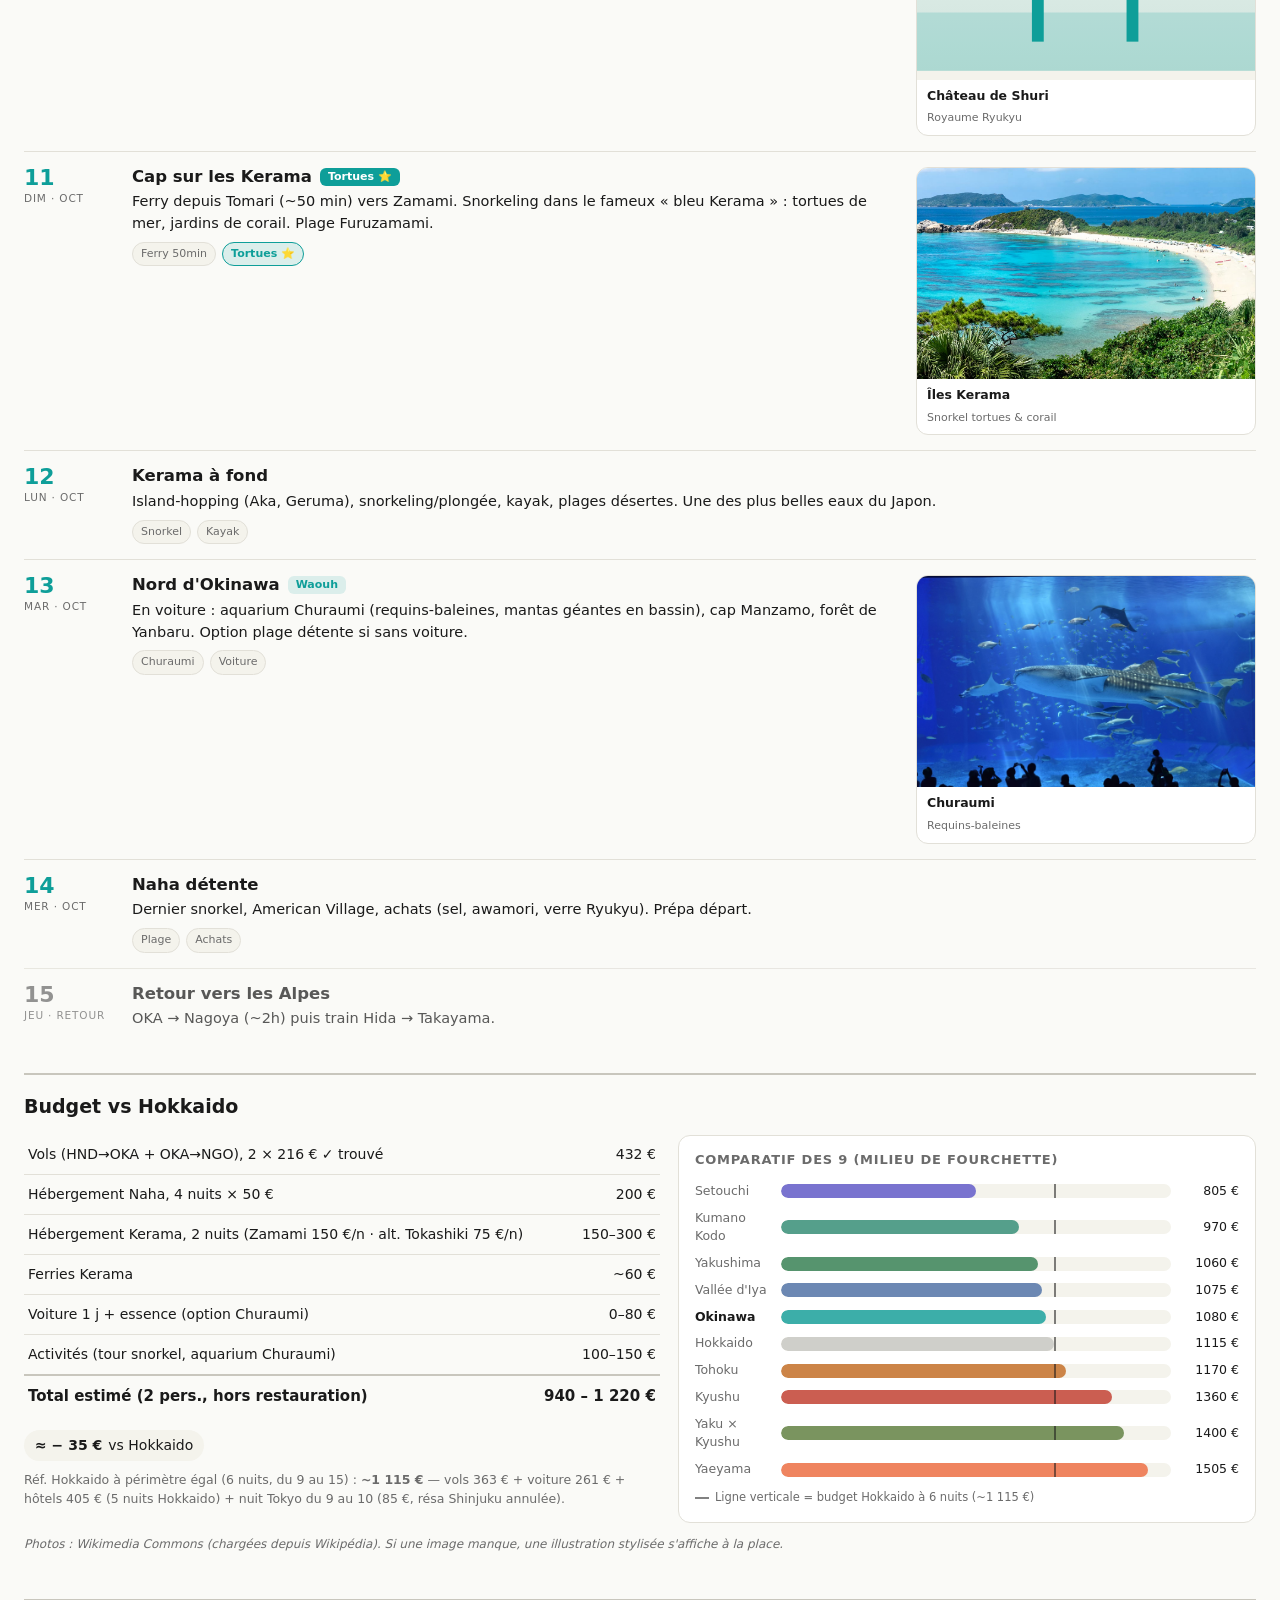
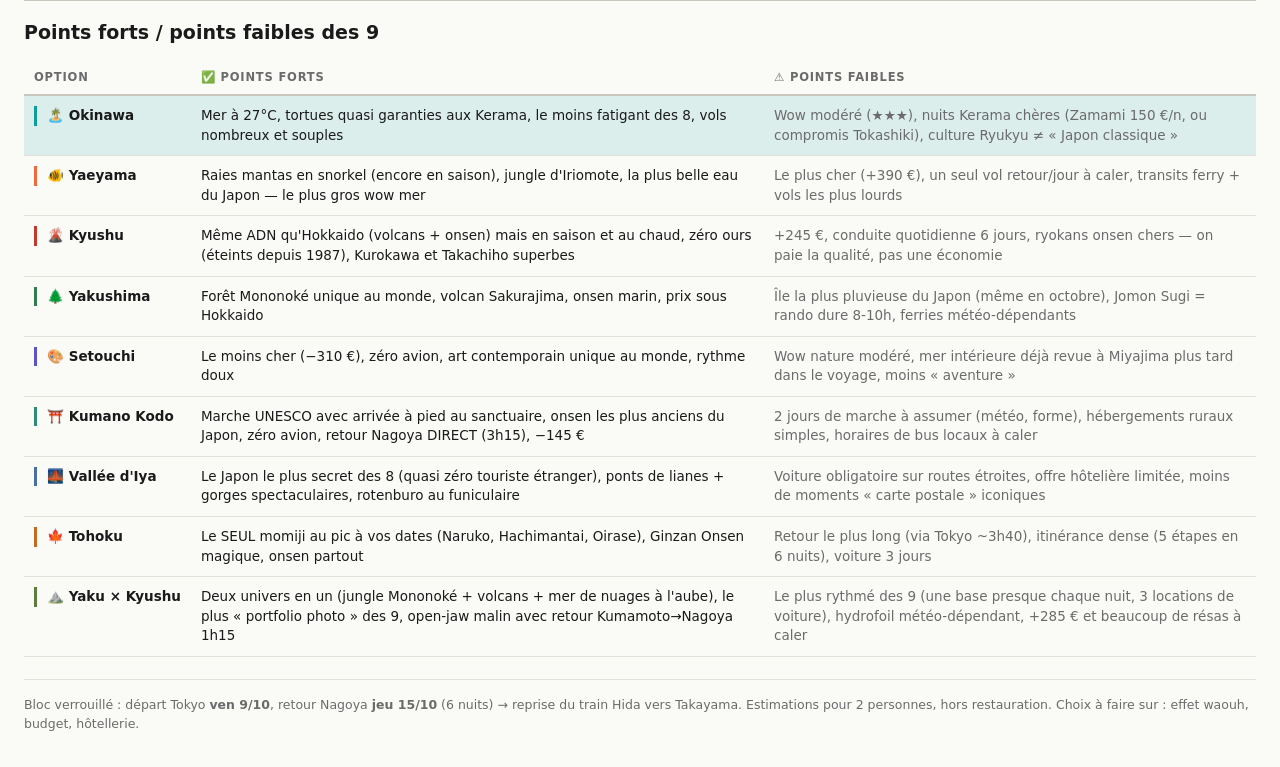
==== commit 887cbeef: "Option 9 : Yaku x Kyushu (jungle + volcans, open-jaw)" ====
--- a/j26-c1gkdo6byi/index.html
+++ b/j26-c1gkdo6byi/index.html
@@ -5,7 +5,7 @@
     <meta name="viewport" content="width=device-width, initial-scale=1.0" />
     <meta name="robots" content="noindex, nofollow" />
     <title>Japon 2026 — 5 alternatives à Hokkaido</title>
-    <script type="module" crossorigin src="./assets/alternatives-SUy_Xkbz.js"></script>
+    <script type="module" crossorigin src="./assets/alternatives-BMjlz_tG.js"></script>
     <link rel="stylesheet" crossorigin href="./assets/alternatives-DXhJ3cMg.css">
   </head>
   <body>
